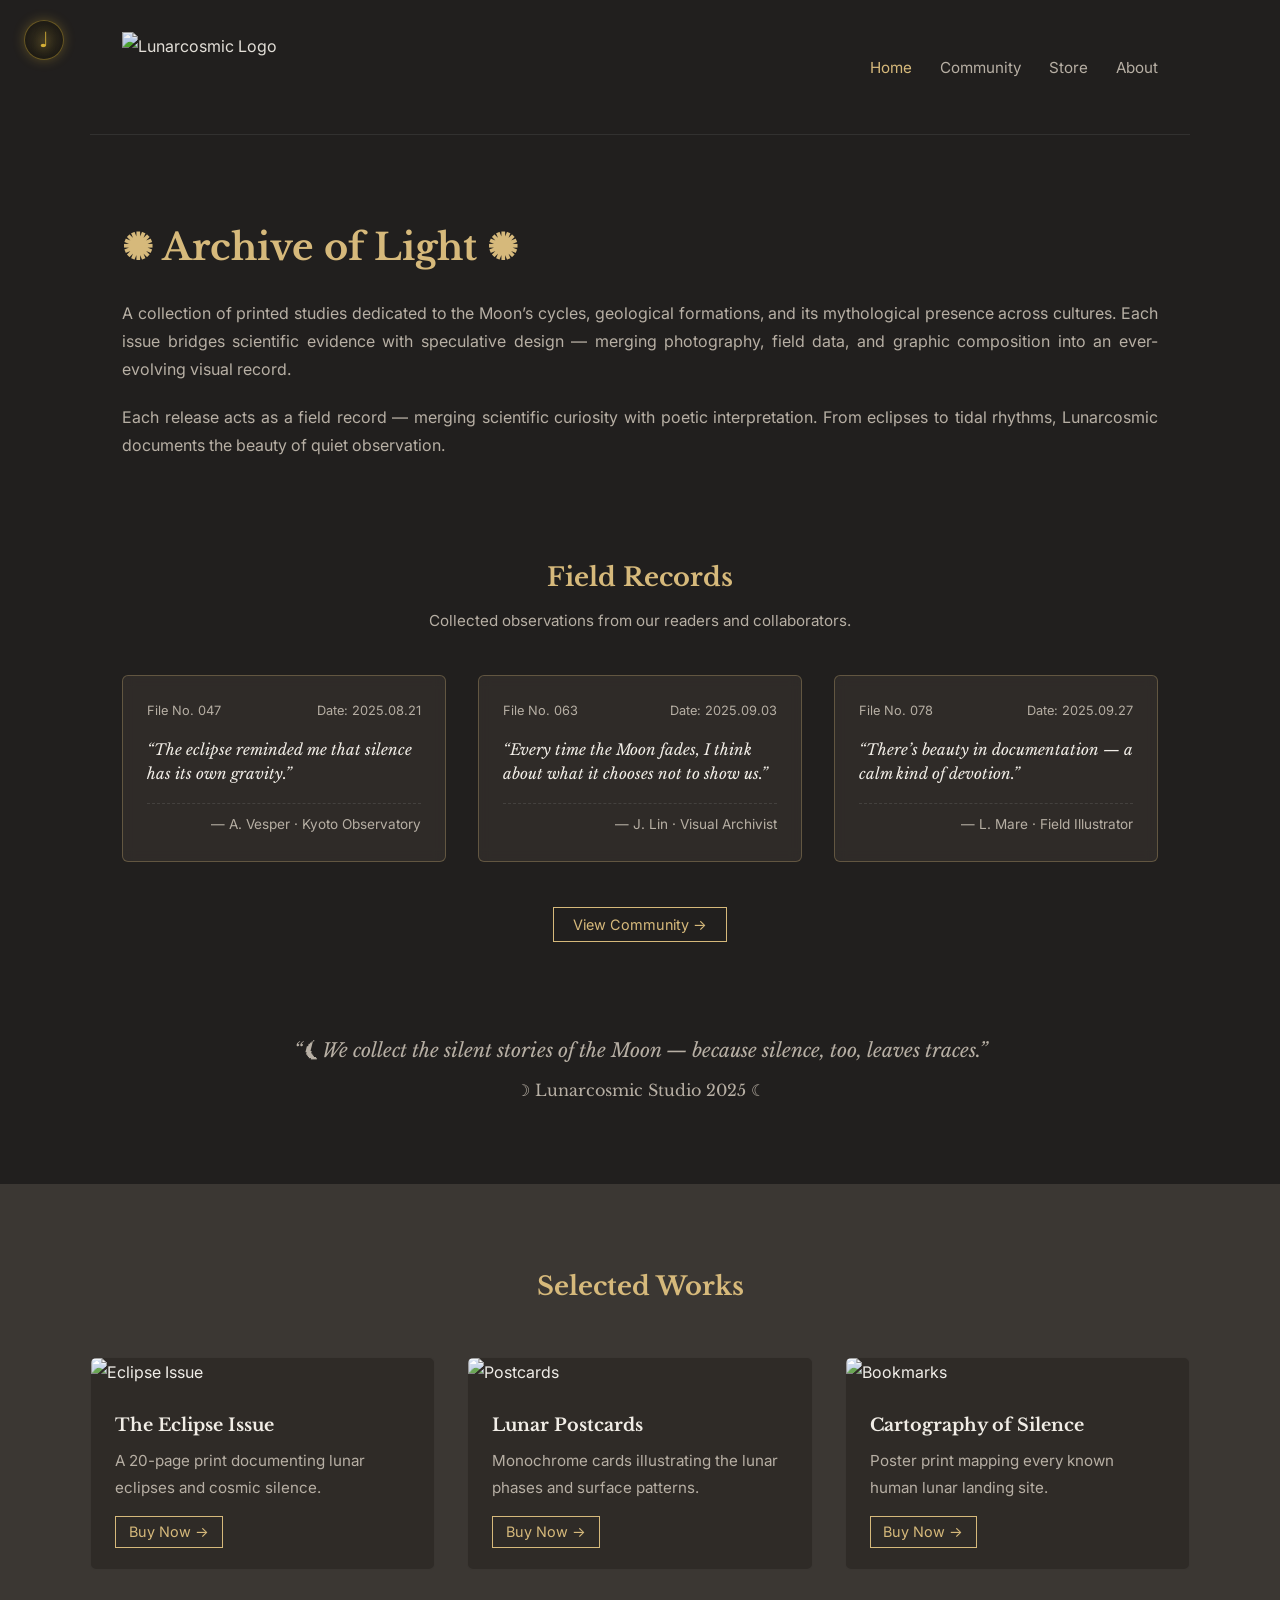
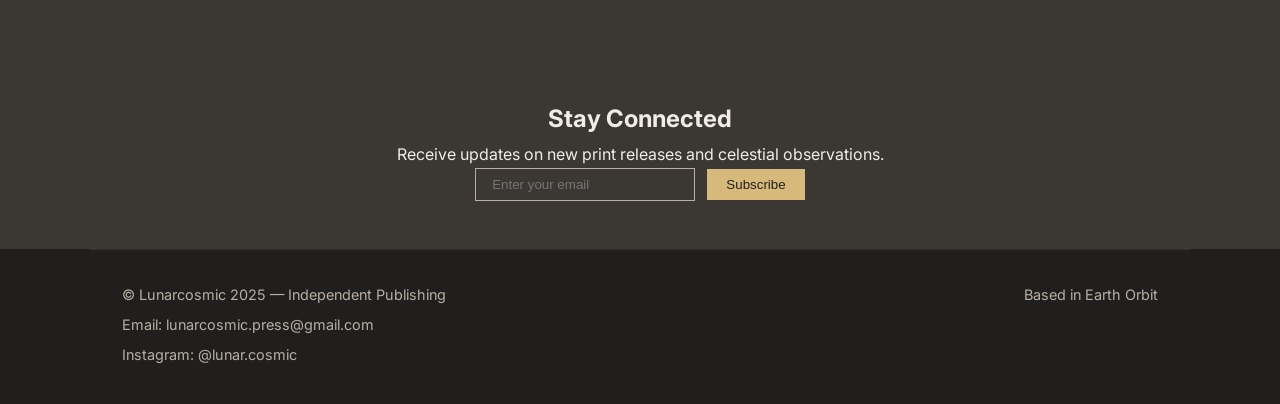
==== index.html @ 161b5dfc "Update index.html" ====
<!DOCTYPE html>
<html lang="en">

<head>
    <meta charset="UTF-8">
    <meta name="viewport" content="width=device-width, initial-scale=1.0">
    <title>Lunarcosmic — Archive of Light</title>
    <link rel="stylesheet" href="css/styles.css">
</head>

<body>

    <!-- HEADER -->
    <header class="header">
        <div class="music-button" id="musicToggle" title="Toggle Ambient Sound">
  <span class="note-symbol">♩</span>
</div>
<audio id="bgMusic" loop>
  <source src="audio/background.mp3" type="audio/mpeg">
</audio>

        <div class="brand">
            <img src="images/logo.png" alt="Lunarcosmic Logo" class="logo-img">
        </div>
        <nav>
            <a href="index.html" class="active">Home</a>
            <a href="community.html">Community</a>
            <a href="store.html">Store</a>
            <a href="about.html">About</a>
        </nav>
    </header>


    <!-- HERO / INTRO -->
    <section class="hero">
        <div class="intro">
            <h1>✺ Archive of Light ✺</h1>
            <p>
                A collection of printed studies dedicated to the Moon’s cycles,
                geological formations, and its mythological presence across cultures.

                Each issue bridges scientific evidence with speculative design —
                merging photography, field data, and graphic composition
                into an ever-evolving visual record.
            </p>
            <p>
                Each release acts as a field record — merging scientific curiosity with poetic
                interpretation. From eclipses to tidal rhythms, Lunarcosmic documents the beauty
                of quiet observation.
            </p>
        </div>
    </section>

    <section class="archive-comments">
        <h2>Field Records</h2>
        <p class="subtext">Collected observations from our readers and collaborators.</p>

        <div class="comment-grid">
            <div class="comment-card">
                <div class="card-header">
                    <span>File No. 047</span>
                    <span>Date: 2025.08.21</span>
                </div>
                <p>“The eclipse reminded me that silence has its own gravity.”</p>
                <div class="card-footer">— A. Vesper · Kyoto Observatory</div>
            </div>

            <div class="comment-card">
                <div class="card-header">
                    <span>File No. 063</span>
                    <span>Date: 2025.09.03</span>
                </div>
                <p>“Every time the Moon fades, I think about what it chooses not to show us.”</p>
                <div class="card-footer">— J. Lin · Visual Archivist</div>
            </div>

            <div class="comment-card">
                <div class="card-header">
                    <span>File No. 078</span>
                    <span>Date: 2025.09.27</span>
                </div>
                <p>“There’s beauty in documentation — a calm kind of devotion.”</p>
                <div class="card-footer">— L. Mare · Field Illustrator</div>
            </div>
        </div>

        <div class="archive-btn">
            <a href="community.html" class="btn">View Community →</a>
        </div>
    </section>


    <section class="manifesto">
        <blockquote>
            “⏾We collect the silent stories of the Moon —
            because silence, too, leaves traces.”
        </blockquote>
        <p>☽ Lunarcosmic Studio 2025 ☾</p>
    </section>


    <!-- PRODUCT PREVIEW -->
    <section class="preview">
        <h2>Selected Works</h2>
        <div class="grid">
            <div class="card">
                <img src="images/mockbookcover.png" alt="Eclipse Issue">
                <div class="card-content">
                    <h3>The Eclipse Issue</h3>
                    <p>A 20-page print documenting lunar eclipses and cosmic silence.</p>
                    <a href="store.html" class="btn">Buy Now →</a>
                </div>
            </div>

            <div class="card">
                <img src="images/pscards1.png" alt="Postcards">
                <div class="card-content">
                    <h3>Lunar Postcards</h3>
                    <p>Monochrome cards illustrating the lunar phases and surface patterns.</p>
                    <a href="store.html" class="btn">Buy Now →</a>
                </div>
            </div>

            <div class="card">
                <img src="images/bookmark.png" alt="Bookmarks">
                <div class="card-content">
                    <h3>Cartography of Silence</h3>
                    <p>Poster print mapping every known human lunar landing site.</p>
                    <a href="store.html" class="btn">Buy Now →</a>
                </div>
            </div>
        </div>
    </section>

    <section class="newsletter">
        <h2>Stay Connected</h2>
        <p>Receive updates on new print releases and celestial observations.</p>
        <form>
            <input type="email" placeholder="Enter your email">
            <button type="submit">Subscribe</button>
        </form>
    </section>


    <!-- FOOTER -->
    <footer class="footer">
        <div class="footer-left">
            <p>© Lunarcosmic 2025 — Independent Publishing</p>
            <p>Email: lunarcosmic.press@gmail.com</p>
            <p>Instagram: @lunar.cosmic</p>
        </div>
        <div class="footer-right">
            <p>Based in Earth Orbit</p>
        </div>
    </footer>

</body>


</html>
---- css/styles.css ----
@import url('https://fonts.googleapis.com/css2?family=Inter:wght@400;600&family=Libre+Baskerville:wght@400;700&display=swap');

/* Brand container */
.brand {
  display: flex;
  align-items: center;
  gap: 0.6rem;
}

/* Logo image */
.logo-img {
  height: 70px;
  /* 调整大小 */
  width: auto;
  object-fit: contain;
  filter: brightness(0.9) contrast(1.1);
}

/* Logo text */
.logo-text {
  font-family: "Libre Baskerville", serif;
  font-weight: 700;
  font-size: 1.3rem;
  letter-spacing: 2px;
  color: var(--ink);
}

.logo-img {
  opacity: 2.0;
  transition: opacity 0.3s ease;
}

.brand:hover .logo-img {
  opacity: 1;
}


:root {
  --bg: #211f1e;
  --section-bg: #3b3733;
  --ink: #f1ede6;
  --muted: #b7afa4;
  --accent: #d6b97b;
  --transition: 0.3s ease;
  --max-width: 1100px;
}

* {
  box-sizing: border-box;
  margin: 0;
  padding: 0;
}

body {
  background: var(--bg);
  color: var(--ink);
  font-family: "Inter", sans-serif;
  line-height: 1.75;
}

/* HEADER */
.header {
  max-width: var(--max-width);
  margin: 0 auto;
  padding: 2rem 2rem;
  display: flex;
  justify-content: space-between;
  align-items: center;
  border-bottom: 1px solid rgba(255, 255, 255, 0.08);
}

.logo {
  font-family: "Libre Baskerville", serif;
  font-weight: 700;
  letter-spacing: 2px;
}

nav a {
  text-decoration: none;
  color: var(--muted);
  margin-left: 1.5rem;
  font-size: 0.95rem;
  transition: color var(--transition);
}

nav a:hover,
nav a.active {
  color: var(--accent);
}

/* HERO SECTION */
.hero {
  max-width: var(--max-width);
  margin: 5rem auto 4rem;
  padding: 0 2rem;
}

.hero h1 {
  font-family: "Libre Baskerville", serif;
  font-size: 2.3rem;
  color: var(--accent);
  margin-bottom: 1.2rem;
}

.hero p {
  margin-bottom: 1.3rem;
  color: var(--muted);
  text-align: justify;
  font-size: 1rem;
}

.manifesto {
  text-align: center;
  margin: 5rem auto;
  color: var(--muted);
  font-family: "Libre Baskerville", serif;
}

.manifesto blockquote {
  font-size: 1.2rem;
  font-style: italic;
  margin-bottom: 0.5rem;
  color: #b7afa4;
}

/* ===== ARCHIVE COMMENTS SECTION ===== */
.archive-comments {
  background: var(--bg);
  max-width: var(--max-width);
  margin: 6rem auto;
  padding: 0 2rem;
  text-align: center;
}

.archive-comments h2 {
  font-family: "Libre Baskerville", serif;
  font-size: 1.6rem;
  color: var(--accent);
  margin-bottom: 0.5rem;
}

.archive-comments .subtext {
  color: var(--muted);
  margin-bottom: 2.5rem;
  font-size: 0.95rem;
}

.comment-grid {
  display: grid;
  grid-template-columns: repeat(auto-fit, minmax(300px, 1fr));
  gap: 2rem;
}

.comment-card {
  background: rgba(80, 74, 68, 0.3);
  /* 半透明档案感 */
  border: 1px solid rgba(214, 185, 123, 0.3);
  border-radius: 6px;
  padding: 1.5rem;
  text-align: left;
  color: var(--ink);
  font-size: 0.95rem;
  position: relative;
  transition: transform 0.3s ease, border-color 0.3s ease;
  backdrop-filter: blur(6px);
}

.comment-card:hover {
  transform: translateY(-4px);
  border-color: var(--accent);
}

.card-header {
  display: flex;
  justify-content: space-between;
  font-family: "Inter", sans-serif;
  font-size: 0.8rem;
  color: var(--muted);
  margin-bottom: 1rem;
}

.comment-card p {
  font-family: "Libre Baskerville", serif;
  font-style: italic;
  color: var(--ink);
  line-height: 1.6;
  margin-bottom: 1rem;
}

.card-footer {
  text-align: right;
  color: var(--muted);
  font-size: 0.85rem;
  border-top: 1px dashed rgba(255, 255, 255, 0.1);
  padding-top: 0.6rem;
}

.archive-btn {
  margin-top: 3rem;
}

.archive-btn .btn {
  background: transparent;
  border: 1px solid var(--accent);
  color: var(--accent);
  padding: 0.5rem 1.2rem;
  text-decoration: none;
  transition: all 0.3s ease;
}

.archive-btn .btn:hover {
  background: var(--accent);
  color: var(--bg);
}


/* PRODUCT PREVIEW */
.preview {
  background: var(--section-bg);
  padding: 5rem 2rem;
}

.preview h2 {
  font-family: "Libre Baskerville", serif;
  font-size: 1.6rem;
  color: var(--accent);
  text-align: center;
  margin-bottom: 3rem;
}

.grid {
  max-width: var(--max-width);
  margin: 0 auto;
  display: grid;
  grid-template-columns: repeat(auto-fit, minmax(280px, 1fr));
  gap: 2rem;
}

.card {
  background: #2f2b27;
  border: 1px solid rgba(255, 255, 255, 0.05);
  border-radius: 6px;
  overflow: hidden;
  transition: transform 0.3s ease;
}

.card:hover {
  transform: translateY(-5px);
}

.card img {
  width: 100%;
  height: auto;
  display: block;
  filter: grayscale(0.3);
}

.card-content {
  padding: 1.5rem;
}

.card h3 {
  font-family: "Libre Baskerville", serif;
  color: var(--ink);
  margin-bottom: 0.5rem;
  font-size: 1.1rem;
}

.card p {
  color: var(--muted);
  font-size: 0.95rem;
  margin-bottom: 1rem;
}

.btn {
  text-decoration: none;
  color: var(--accent);
  border: 1px solid var(--accent);
  padding: 0.4rem 0.8rem;
  font-size: 0.9rem;
  transition: all 0.3s ease;
}

.btn:hover {
  background: var(--accent);
  color: var(--bg);
}

/* FOOTER */
.footer {
  border-top: 1px solid rgba(255, 255, 255, 0.08);
  max-width: var(--max-width);
  margin: 0 auto;
  padding: 2rem;
  display: flex;
  justify-content: space-between;
  color: var(--muted);
  font-size: 0.9rem;
}

.footer-left p {
  margin-bottom: 0.3rem;
}

@media (max-width: 700px) {
  .footer {
    flex-direction: column;
    gap: 1rem;
    text-align: center;
  }
}

body {
  background: var(--bg) url('assets/images/texture.png');
  background-size: cover;
  background-blend-mode: multiply;
}

.newsletter {
  text-align: center;
  background: var(--section-bg);
  padding: 3rem 2rem;
}

.newsletter input {
  background: transparent;
  border: 1px solid var(--muted);
  color: var(--ink);
  padding: 0.5rem 1rem;
  width: 220px;
}

.newsletter button {
  background: var(--accent);
  border: none;
  color: var(--bg);
  padding: 0.5rem 1.2rem;
  margin-left: 0.5rem;
  cursor: pointer;
}

/* ===== COMMUNITY PAGE ===== */
.community-hero {
  max-width: var(--max-width);
  margin: 4rem auto 3rem;
  padding: 0 2rem;
  text-align: center;
}

.community-hero h1 {
  font-family: "Libre Baskerville", serif;
  color: var(--accent);
  font-size: 2rem;
  margin-bottom: 0.5rem;
}

.community-hero p {
  color: var(--muted);
  font-size: 1rem;
  line-height: 1.7;
}

/* Blog Grid */
.community-feed {
  max-width: var(--max-width);
  margin: 0 auto;
  display: grid;
  grid-template-columns: repeat(auto-fit, minmax(300px, 1fr));
  gap: 2rem;
  padding: 2rem;
}

.post-card {
  background: rgba(80, 74, 68, 0.3);
  border: 1px solid rgba(214, 185, 123, 0.3);
  border-radius: 6px;
  padding: 1.5rem;
  backdrop-filter: blur(6px);
  transition: transform 0.3s ease, border-color 0.3s ease;
}

.post-card:hover {
  transform: translateY(-5px);
  border-color: var(--accent);
}

.post-header {
  display: flex;
  justify-content: space-between;
  font-size: 0.8rem;
  color: var(--muted);
  margin-bottom: 0.8rem;
}

.post-card h3 {
  font-family: "Libre Baskerville", serif;
  color: var(--ink);
  margin-bottom: 0.5rem;
  font-size: 1.1rem;
}

.post-card p {
  color: var(--muted);
  font-size: 0.95rem;
  line-height: 1.6;
}

/* Load Button */
.load-more {
  text-align: center;
  margin: 3rem 0;
}

#loadMoreBtn {
  background: transparent;
  border: 1px solid var(--accent);
  color: var(--accent);
  padding: 0.6rem 1.5rem;
  font-size: 0.9rem;
  cursor: pointer;
  transition: all 0.3s ease;
}

#loadMoreBtn:hover {
  background: var(--accent);
  color: var(--bg);
}

/* ====== LIKE BUTTON ====== */
.post-actions {
  display: flex;
  justify-content: flex-end;
  align-items: center;
  margin-top: 1rem;
  gap: 0.5rem;
  color: var(--muted);
  font-size: 0.9rem;
  user-select: none;
}

.like-btn {
  display: inline-flex;
  align-items: center;
  cursor: pointer;
  transition: color 0.3s ease;
}

.like-btn svg {
  width: 20px;
  height: 20px;
  margin-right: 4px;
  stroke: var(--muted);
  stroke-width: 1.5;
  fill: none;
  transition: stroke 0.3s ease, fill 0.3s ease;
}

.like-btn.liked svg {
  stroke: var(--accent);
  fill: rgba(214, 185, 123, 0.15);
}

.like-btn:hover svg {
  stroke: var(--accent);
}

/* ===== ADD OBSERVATION BUTTON ===== */
.add-observation {
  text-align: center;
  margin: 2rem 0;
}

#openFormBtn {
  background: transparent;
  border: 1px solid var(--accent);
  color: var(--accent);
  padding: 0.6rem 1.2rem;
  cursor: pointer;
  transition: all 0.3s ease;
}

#openFormBtn:hover {
  background: var(--accent);
  color: var(--bg);
}

/* ===== FORM POPUP OVERLAY ===== */
.form-overlay {
  display: none;
  position: fixed;
  top: 0;
  left: 0;
  width: 100%;
  height: 100%;
  background: rgba(20, 18, 16, 0.85);
  backdrop-filter: blur(6px);
  z-index: 1000;
  justify-content: center;
  align-items: center;
}

.form-box {
  background: rgba(80, 74, 68, 0.3);
  border: 1px solid rgba(214, 185, 123, 0.3);
  border-radius: 6px;
  padding: 2rem;
  width: 90%;
  max-width: 480px;
  color: var(--ink);
  font-family: "Inter", sans-serif;
}

.form-box h2 {
  text-align: center;
  color: var(--accent);
  font-family: "Libre Baskerville", serif;
  margin-bottom: 1.5rem;
}

.form-box label {
  display: block;
  font-size: 0.9rem;
  color: var(--muted);
  margin-bottom: 0.3rem;
}

.form-box input,
.form-box textarea {
  width: 100%;
  background: rgba(255, 255, 255, 0.05);
  border: 1px solid rgba(255, 255, 255, 0.15);
  color: var(--ink);
  font-size: 0.9rem;
  padding: 0.6rem;
  margin-bottom: 1rem;
  border-radius: 4px;
}

.form-actions {
  display: flex;
  justify-content: space-between;
}

.form-actions button {
  border: 1px solid var(--accent);
  background: transparent;
  color: var(--accent);
  padding: 0.5rem 1rem;
  cursor: pointer;
  transition: all 0.3s ease;
}

.form-actions button:hover {
  background: var(--accent);
  color: var(--bg);
}

/* ===== STORE PAGE ===== */
.store-hero {
  max-width: var(--max-width);
  margin: 4rem auto 3rem;
  padding: 0 2rem;
  text-align: center;
}

.store-hero h1 {
  font-family: "Libre Baskerville", serif;
  font-size: 2rem;
  color: var(--accent);
  margin-bottom: 0.5rem;
}

.store-hero p {
  color: var(--muted);
  font-size: 1rem;
  line-height: 1.7;
  max-width: 680px;
  margin: 0 auto;
}

/* PRODUCT GALLERY */
.product-gallery {
  max-width: var(--max-width);
  margin: 0 auto;
  padding: 2rem;
  display: flex;
  flex-direction: column;
  gap: 4rem;
}

/* PRODUCT CARD */
.product-card {
  display: flex;
  flex-wrap: nowrap;
  background: rgba(80, 74, 68, 0.3);
  border: 1px solid rgba(214, 185, 123, 0.3);
  border-radius: 10px;
  padding: 2.5rem;
  gap: 3rem;
  align-items: center;
  backdrop-filter: blur(8px);
  max-width: 1100px;
  margin: 100px;
}

.product-images {
  flex: 1 1 300px;
  position: relative;
  overflow: hidden;
  border-radius: 6px;
}

.product-images img {
  width: 100%;
  height: auto;
  display: block;
  transition: transform 0.4s ease;
}

.product-images:hover img {
  transform: scale(1.05);
}

.product-card {
  min-height: 480px;
  /* 加高度 */
}


/* SLIDE CONTROLS */
.slide-controls {
  position: absolute;
  top: 50%;
  width: 100%;
  display: flex;
  justify-content: space-between;
  transform: translateY(-50%);
}

.slide-controls button {
  background: rgba(43, 39, 36, 0.7);
  border: 1px solid rgba(214, 185, 123, 0.3);
  color: var(--accent);
  cursor: pointer;
  font-size: 1rem;
  padding: 0.3rem 0.6rem;
}

/* INFO SIDE */
.product-info {
  flex: 1 1 280px;
}

.product-info h2 {
  font-family: "Libre Baskerville", serif;
  color: var(--ink);
  font-size: 1.4rem;
  margin-bottom: 0.6rem;
}

.product-info p {
  color: var(--muted);
  font-size: 0.95rem;
  margin-bottom: 1rem;
}

.detail-link {
  color: var(--accent);
  text-decoration: underline;
  cursor: pointer;
}

.product-actions {
  display: flex;
  gap: 0.8rem;
}

.action-btn {
  border: 1px solid var(--accent);
  background: transparent;
  color: var(--accent);
  padding: 0.5rem 1.2rem;
  cursor: pointer;
  transition: all 0.3s ease;
}

.action-btn:hover {
  background: var(--accent);
  color: var(--bg);
}

/* POPUP DETAIL */
.detail-popup {
  display: none;
  position: fixed;
  top: 0;
  left: 0;
  width: 100%;
  height: 100%;
  background: rgba(20, 18, 16, 0.85);
  backdrop-filter: blur(6px);
  justify-content: center;
  align-items: center;
  z-index: 2000;
}

.detail-content {
  background: rgba(80, 74, 68, 0.3);
  border: 1px solid rgba(214, 185, 123, 0.3);
  border-radius: 6px;
  color: var(--ink);
  width: 90%;
  max-width: 600px;
  padding: 2rem;
  position: relative;
}

.close-detail {
  position: absolute;
  top: 10px;
  right: 15px;
  cursor: pointer;
  color: var(--accent);
  font-size: 1.3rem;
}

/* ===== ABOUT PAGE ===== */

.about-hero {
  text-align: center;
  padding: 6rem 2rem 4rem;
  background: var(--section-bg);
}

.about-hero h1 {
  font-family: "Libre Baskerville", serif;
  color: var(--accent);
  font-size: 2rem;
  margin-bottom: 0.8rem;
}

.about-hero p {
  color: var(--muted);
  max-width: 600px;
  margin: 0 auto;
  font-size: 1rem;
  line-height: 1.7;
}

/* Mission Section */
.about-mission {
  display: flex;
  flex-wrap: wrap;
  align-items: center;
  gap: 3rem;
  max-width: var(--max-width);
  margin: 5rem auto;
  padding: 0 2rem;
}

.mission-text {
  flex: 1 1 400px;
}

.mission-text h2 {
  color: var(--accent);
  font-family: "Libre Baskerville", serif;
  font-size: 1.6rem;
  margin-bottom: 1rem;
}

.mission-text p {
  color: var(--muted);
  margin-bottom: 1rem;
  text-align: justify;
}

.mission-img {
  flex: 1 1 350px;
}

.mission-img img {
  width: 100%;
  border-radius: 6px;
  opacity: 0.9;
}

/* Archive Section */
.about-archive {
  display: flex;
  flex-wrap: wrap-reverse;
  align-items: center;
  gap: 3rem;
  max-width: var(--max-width);
  margin: 5rem auto;
  padding: 0 2rem;
}

.archive-image {
  flex: 1 1 400px;
}

.archive-image img {
  width: 100%;
  border-radius: 6px;
  opacity: 0.9;
}

.archive-text {
  flex: 1 1 350px;
}

.archive-text h2 {
  color: var(--accent);
  margin-bottom: 1rem;
  font-family: "Libre Baskerville", serif;
}

.archive-text p {
  color: var(--muted);
  margin-bottom: 1rem;
}

/* Philosophy */
.about-philosophy {
  text-align: center;
  max-width: 700px;
  margin: 6rem auto;
  padding: 0 2rem;
}

.about-philosophy h2 {
  color: var(--accent);
  font-family: "Libre Baskerville", serif;
  margin-bottom: 1rem;
}

.about-philosophy p {
  color: var(--muted);
  line-height: 1.8;
  text-align: justify;
}

/* Team Section */
.about-team {
  max-width: var(--max-width);
  margin: 6rem auto;
  padding: 0 2rem 6rem;
  text-align: center;
}

.about-team h2 {
  color: var(--accent);
  font-family: "Libre Baskerville", serif;
  margin-bottom: 2rem;
}

.team-list {
  display: flex;
  flex-wrap: wrap;
  justify-content: center;
  gap: 2rem;
  margin-bottom: 2rem;
}

.team-member {
  background: rgba(80, 74, 68, 0.3);
  border: 1px solid rgba(214, 185, 123, 0.3);
  padding: 1.5rem;
  border-radius: 6px;
  width: 250px;
}

.team-member h3 {
  color: var(--ink);
  margin-bottom: 0.3rem;
}

.team-member p {
  color: var(--muted);
  font-size: 0.9rem;
}

/* Contact Info */
.contact {
  color: var(--muted);
  font-size: 0.95rem;
}


.intro-section {
  display: flex;
  flex-direction: row;
  align-items: flex-start;
  justify-content: center;
  gap: 40px;
  padding: 60px 80px;
}

.logo2-img {
  height: 290px;
  width: auto;
  object-fit: contain;
  filter: brightness(0.9) contrast(1.1);
}

.intro-text {
  flex: 1;
  max-width: 600px;
  color: #d6c37d;
  font-family: "Cinzel", serif;
}

.intro-text h2 {
  font-size: 2rem;
  margin-bottom: 12px;
  text-shadow: 0 0 8px rgba(255, 215, 0, 0.3);
}

/* ===== TIMELINE SECTION ===== */
.about-timeline {
  max-width: var(--max-width);
  margin: 6rem auto;
  padding: 0 2rem;
  text-align: left;
}

.about-timeline h2 {
  color: var(--accent);
  font-family: "Libre Baskerville", serif;
  text-align: center;
  margin-bottom: 1.5rem;
}

.timeline-intro {
  color: var(--muted);
  text-align: center;
  max-width: 700px;
  margin: 0 auto 3rem;
  line-height: 1.6;
}

/* Timeline vertical line */
.timeline {
  position: relative;
  margin-left: 2rem;
  border-left: 1px solid rgba(214, 185, 123, 0.3);
  padding-left: 2rem;
}

/* Each item */
.timeline-item {
  position: relative;
  margin-bottom: 3rem;
}

.timeline-item::before {
  content: "";
  position: absolute;
  left: -1.1rem;
  top: 0.5rem;
  width: 10px;
  height: 10px;
  background: var(--accent);
  border-radius: 50%;
}

.timeline-item .year {
  font-family: "Libre Baskerville", serif;
  color: var(--accent);
  font-size: 1.1rem;
  margin-bottom: 0.3rem;
}

.timeline-item .desc h3 {
  color: var(--ink);
  font-size: 1.1rem;
  margin-bottom: 0.4rem;
}

.timeline-item .desc p {
  color: var(--muted);
  line-height: 1.6;
  font-size: 0.95rem;
  text-align: justify;
}

/* Responsive */
@media (max-width: 768px) {
  .timeline {
    margin-left: 1rem;
    padding-left: 1.5rem;
  }

}

/* -------- 手机与平板响应式调整 -------- */
@media (max-width: 768px) {
    body {
        padding: 10px;
    }

    nav {
        flex-direction: column;
        align-items: center;
    }

    nav a {
        display: block;
        margin: 5px 0;
    }

    .container, .grid {
        display: grid;
        grid-template-columns: 1fr; /* 一列 */
        gap: 10px;
    }

    img {
        max-width: 100%;
        height: auto;
    }

    /* 如果有文字和图片并排的区域，可以强制堆叠 */
    .section {
        flex-direction: column;
        text-align: center;
    }
}

/* 📱 让商品卡片在手机上更好看 */
@media (max-width: 768px) {
    .product-card {
        display: flex;
        flex-direction: column; /* 改为上下排列 */
        align-items: center;
        text-align: center;
        width: 100%;
        margin: 20px 0;
    }

    .product-card img {
        width: 80%; /* 图片宽度缩放到合适比例 */
        height: auto;
        margin-bottom: 10px;
        border-radius: 10px;
    }

    .product-info {
        width: 90%;
        margin: 0 auto;
    }

    .product-actions {
        display: flex;
        justify-content: center;
        flex-wrap: wrap;
        gap: 10px;
    }

    .product-actions button {
        width: auto;
        min-width: 120px;
    }
}
/* ======== 📱 手机端排版修复强力版 ======== */
@media (max-width: 768px) {
  .product-card {
    display: flex !important;
    flex-direction: column !important;
    align-items: center !important;
    justify-content: center !important;
    text-align: center !important;
    width: 90% !important;
    margin: 20px auto !important;
  }

  .product-card img {
    width: 80% !important;
    height: auto !important;
    margin-bottom: 15px !important;
    border-radius: 10px;
  }

  .product-info {
    width: 90% !important;
    margin: 0 auto !important;
    text-align: center !important;
  }

  .product-actions {
    display: flex !important;
    justify-content: center !important;
    flex-wrap: wrap !important;
    gap: 10px !important;
  }

  .product-actions button {
    width: auto !important;
    min-width: 120px !important;
    padding: 10px 16px !important;
  }
}
/* ========= 📱 Store Product Card 手机端修复 ========= */
@media (max-width: 768px) {
  .product-gallery {
    display: flex !important;
    flex-direction: column !important;
    align-items: center !important;
    gap: 2rem !important;
    padding: 1rem !important;
  }

  .product-card {
    display: flex !important;
    flex-direction: column !important;
    align-items: center !important;
    justify-content: flex-start !important;
    width: 90% !important;
    max-width: 400px !important;
    background: rgba(25, 25, 25, 0.7);
    border: 1px solid rgba(220, 200, 120, 0.3);
    border-radius: 14px;
    box-shadow: 0 0 18px rgba(255, 255, 255, 0.05);
    padding: 1.5rem !important;
    text-align: center;
  }

  .product-images {
    position: relative;
    width: 100%;
    max-width: 280px;
    margin-bottom: 1rem;
  }

  .product-images img {
    width: 100%;
    height: auto;
    border-radius: 10px;
  }

  .slide-controls {
    position: absolute;
    top: 45%;
    left: 0;
    width: 100%;
    display: flex;
    justify-content: space-between;
    padding: 0 0.5rem;
  }

  .slide-controls button {
    background: rgba(0, 0, 0, 0.4);
    color: #d4af37;
    border: none;
    border-radius: 6px;
    font-size: 1.4rem;
    width: 30px;
    height: 30px;
  }

  .product-info {
    width: 100%;
  }

  .product-info h2 {
    font-size: 1.4rem;
    margin-bottom: 0.5rem;
    color: #f4e7b3;
  }

  .product-info p {
    font-size: 1rem;
    line-height: 1.6;
    margin-bottom: 1rem;
    color: #d8d8d8;
  }

  .detail-link {
    display: inline-block;
    color: #d4af37;
    font-weight: bold;
    margin-bottom: 1rem;
  }

  .product-actions {
    display: flex;
    justify-content: center;
    gap: 10px;
    flex-wrap: wrap;
  }

  .product-actions button {
    border: 1px solid #d4af37;
    background: transparent;
    color: #d4af37;
    border-radius: 6px;
    padding: 8px 14px;
    font-size: 0.9rem;
  }

  .product-actions button:hover {
    background: #d4af37;
    color: #111;
  }
}
  /* === Fine-tune vertical spacing === */
  .product-card {
    padding: 1rem !important;
  }

  .product-images {
    margin-bottom: 0.5rem !important;
  }

  .product-info h2 {
    margin-top: 0.2rem !important;
    margin-bottom: 0.3rem !important;
    line-height: 1.2;
  }

  .product-info p {
    margin-top: 0.2rem !important;
    margin-bottom: 0.8rem !important;
  }

  .slide-controls {
    bottom: 0;
    top: auto !important;
    transform: translateY(50%);
  }

  /* Optional: slightly reduce the card width so content feels centered */
  .product-gallery {
    gap: 1.5rem !important;
  }

  /* Reduce space below detail link */
  .detail-link {
    margin-bottom: 0.5rem !important;
  }

/* =====统一商品图片区比例 + 修正箭头定位===== */

/* 固定图片区比例（4:5，可改成1:1看你喜欢） */
.product-images {
  position: relative;
  width: 100%;
  aspect-ratio: 4 / 5;  /* 可改成 1 / 1 或 3 / 4 */
  overflow: hidden;
  border-radius: 10px;
  background: #222; /* 避免图片空白时出现背景 */
  display: flex;
  align-items: center;
  justify-content: center;
}

/* 图片自动填满框但保持比例，超出则裁切 */

/* 箭头恢复在图片两侧 */
.slide-controls {
  position: absolute;
  top: 50%;
  left: 0;
  width: 100%;
  display: flex;
  justify-content: space-between;
  transform: translateY(-50%);
  padding: 0 10px;
  pointer-events: none;
}

.slide-controls button {
  background: rgba(0, 0, 0, 0.5);
  border: none;
  color: white;
  font-size: 1.5rem;
  padding: 5px 10px;
  border-radius: 50%;
  cursor: pointer;
  pointer-events: all;
  transition: background 0.2s ease;
}

.slide-controls button:hover {
  background: rgba(255, 255, 255, 0.3);
}




/* ===== 修正箭头贴左右居中 ===== */
.slide-controls {
  position: absolute;
  top: 50%;
  left: 0;
  right: 0;
  transform: translateY(-50%);
  display: flex;
  justify-content: space-between;
  align-items: center;
  pointer-events: none; /* 不挡住图片点击 */
}

.slide-controls button {
  background: rgba(0, 0, 0, 0.4);
  color: var(--accent);
  border: none;
  border-radius: 50%;
  width: 34px;
  height: 34px;
  font-size: 1.3rem;
  cursor: pointer;
  pointer-events: auto; /* 让按钮可点 */
  transition: background 0.3s ease;
}

.slide-controls button:hover {
  background: rgba(214, 185, 123, 0.6);
  color: var(--bg);
}


/* 手机端下让比例不变，只是缩小间距 */
@media (max-width: 768px) {
  .product-card {
    width: 90%;
    margin: 0 auto 2rem;
  }
}

/* 🖥 桌面端图片大小限制 */


/* 调整箭头按钮位置 */
.slide-controls {
  position: absolute;
  top: 50%;
  left: 0;
  width: 100%;
  display: flex;
  justify-content: space-between;
  transform: translateY(-50%);
  pointer-events: none;
}

.slide-controls button {
  background: rgba(0, 0, 0, 0.5);
  color: #fff;
  border: none;
  padding: 6px 10px;
  border-radius: 50%;
  cursor: pointer;
  pointer-events: all;
  transition: background 0.3s ease;
}

.slide-controls button:hover {
  background: rgba(0, 0, 0, 0.8);
}

/* 📱 手机端：图片区域稍微小一点 */
@media (max-width: 768px) {
  .product-images {
    height: 220px;
  }
}
/* 🌒 音乐按钮风格化设计 */
.music-button {
  position: fixed;
  top: 20px;
  left: 24px;
  width: 40px;
  height: 40px;
  border-radius: 50%;
  background: radial-gradient(circle at center, rgba(212, 175, 55, 0.15), rgba(0, 0, 0, 0.5));
  border: 1px solid rgba(212, 175, 55, 0.4);
  box-shadow: 0 0 12px rgba(212, 175, 55, 0.3);
  cursor: pointer;
  display: flex;
  align-items: center;
  justify-content: center;
  transition: all 0.4s ease;
  z-index: 999;
}

.music-button:hover {
  box-shadow: 0 0 20px rgba(212, 175, 55, 0.6);
  transform: scale(1.05);
}

/* 音符符号样式 */
.note-symbol {
  font-size: 1.3rem;
  color: #d4af37;
  text-shadow: 0 0 10px rgba(212, 175, 55, 0.6);
  transition: all 0.3s ease;
}

/* 播放中状态 */
.music-button.playing {
  background: radial-gradient(circle at center, rgba(163, 230, 53, 0.25), rgba(0, 0, 0, 0.7));
  box-shadow: 0 0 25px rgba(163, 230, 53, 0.6);
}

.music-button.playing .note-symbol {
  color: #a3e635;
  animation: pulseNote 1.6s infinite alternate;
}

/* 暂停状态带划痕 */
.music-button.paused::after {
  content: "";
  position: absolute;
  width: 2px;
  height: 26px;
  background: rgba(185, 28, 28, 0.9);
  transform: rotate(-25deg);
  box-shadow: 0 0 6px rgba(185, 28, 28, 0.6);
}

@keyframes pulseNote {
  from {
    text-shadow: 0 0 6px rgba(163, 230, 53, 0.4);
  }
  to {
    text-shadow: 0 0 18px rgba(163, 230, 53, 0.8);
  }
}
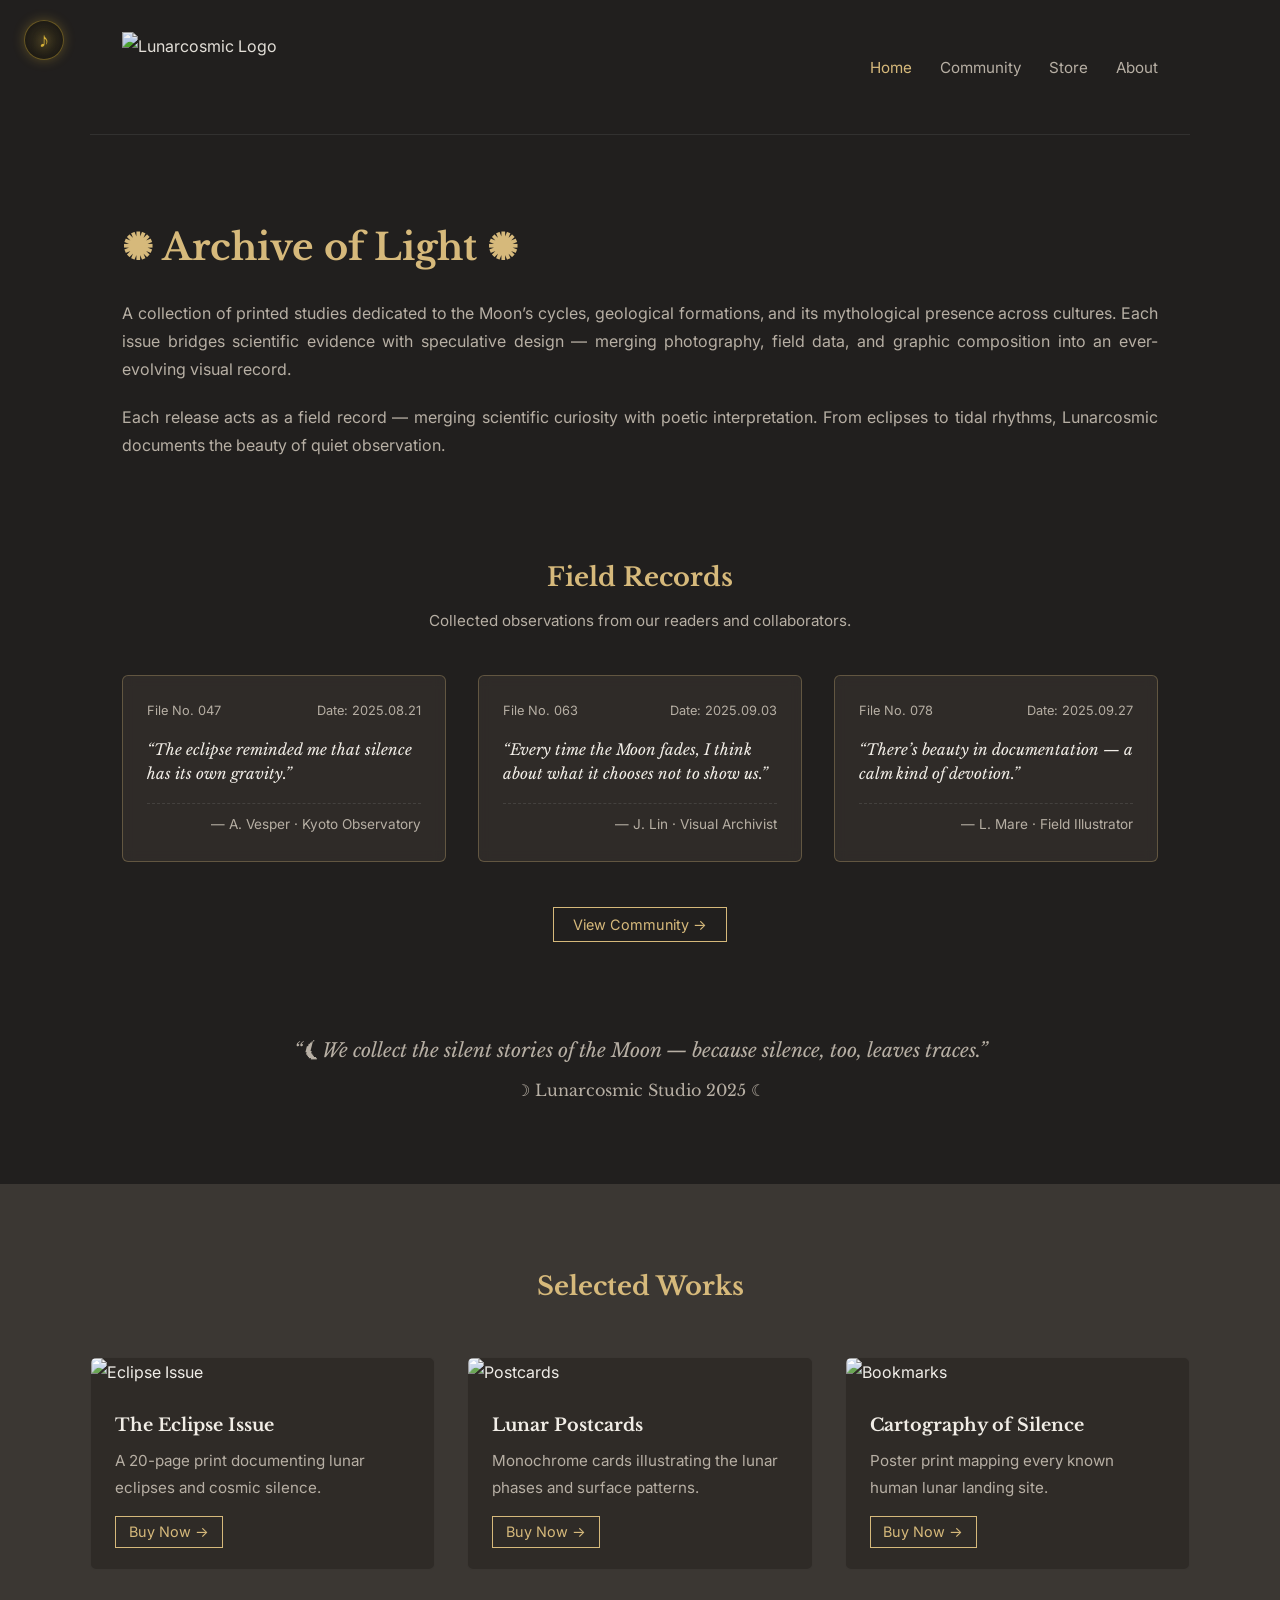
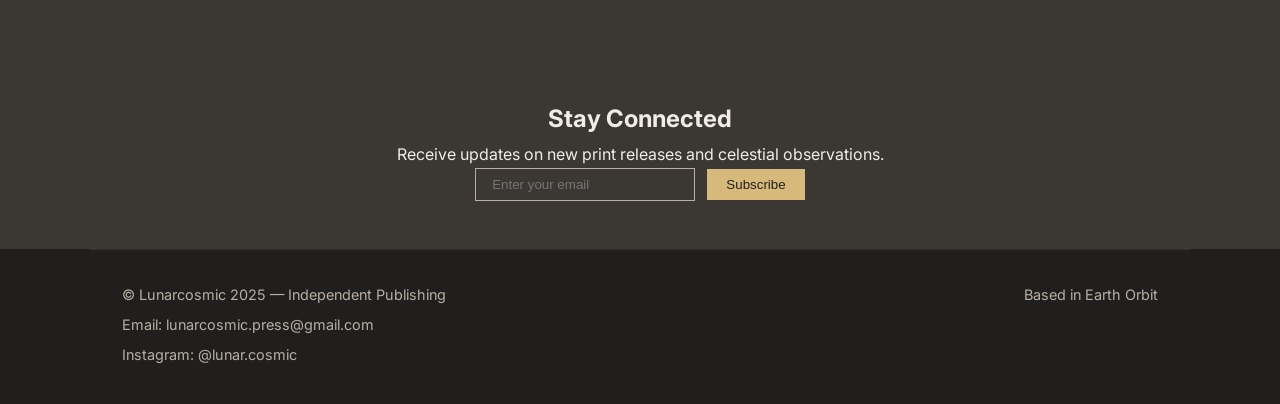
==== commit 9fde3f4b: "Update index.html" ====
--- a/index.html
+++ b/index.html
@@ -12,12 +12,11 @@
 
     <!-- HEADER -->
     <header class="header">
-        <div class="music-button" id="musicToggle" title="Toggle Ambient Sound">
-  <span class="note-symbol">♩</span>
+        <audio id="bgMusic" src="audio/bgmusic.mp3" loop></audio>
+<div id="musicToggle" class="music-button">
+  <span class="note-symbol">♪</span>
 </div>
-<audio id="bgMusic" loop>
-  <source src="audio/background.mp3" type="audio/mpeg">
-</audio>
+
 
         <div class="brand">
             <img src="images/logo.png" alt="Lunarcosmic Logo" class="logo-img">
@@ -153,6 +152,7 @@
             <p>Based in Earth Orbit</p>
         </div>
     </footer>
+<script src="js/music.js"></script>
 
 </body>
 
@@ -162,3 +162,6 @@
 
 
 
+
+
+
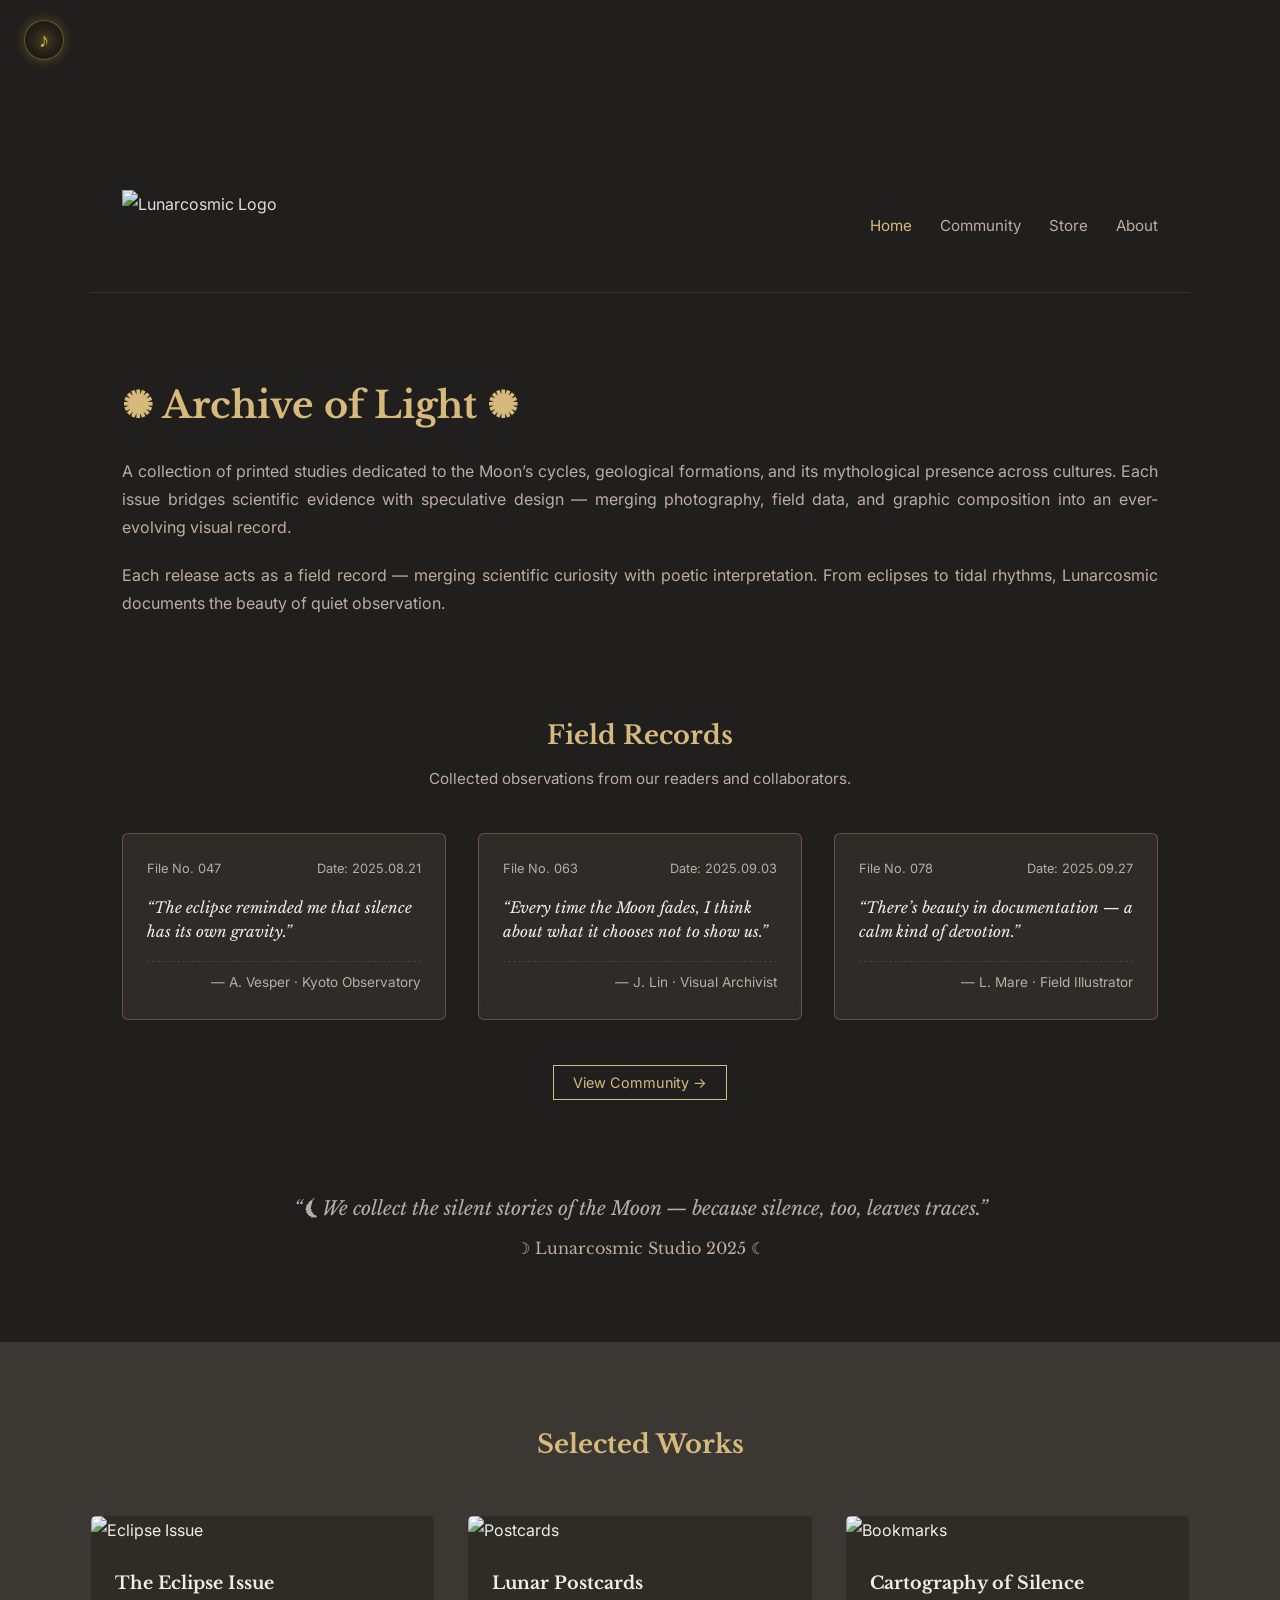
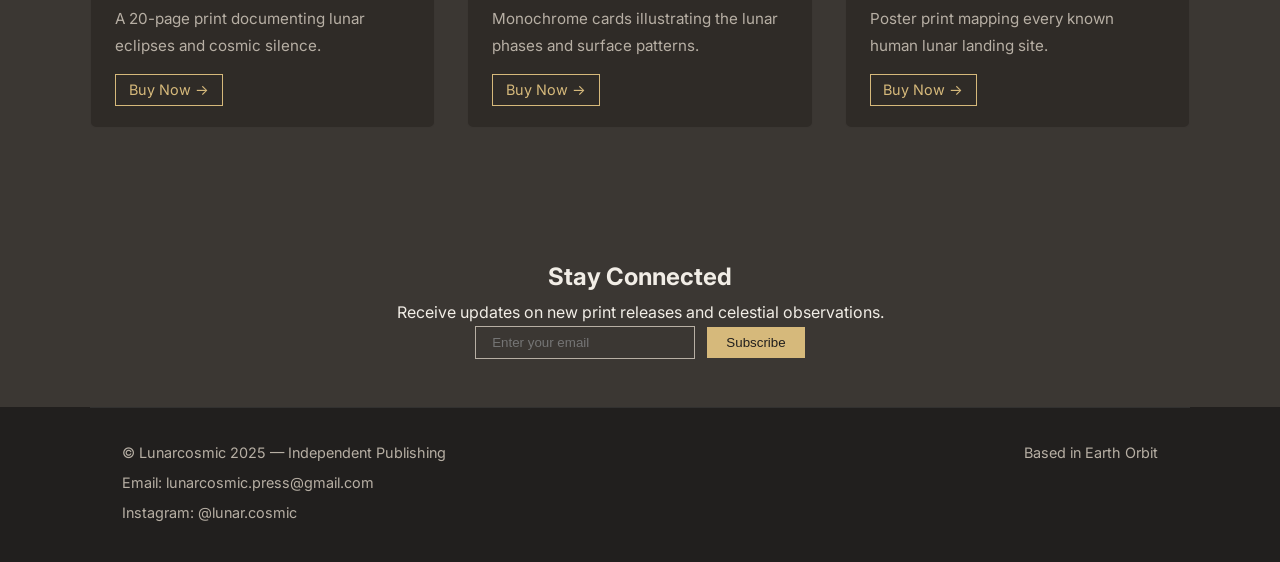
==== commit 18fccbb0: "Update index.html" ====
--- a/index.html
+++ b/index.html
@@ -1,5 +1,7 @@
 <!DOCTYPE html>
 <html lang="en">
+    
+<canvas id="starfield"></canvas>
 
 <head>
     <meta charset="UTF-8">
@@ -165,3 +167,4 @@
 
 
 
+
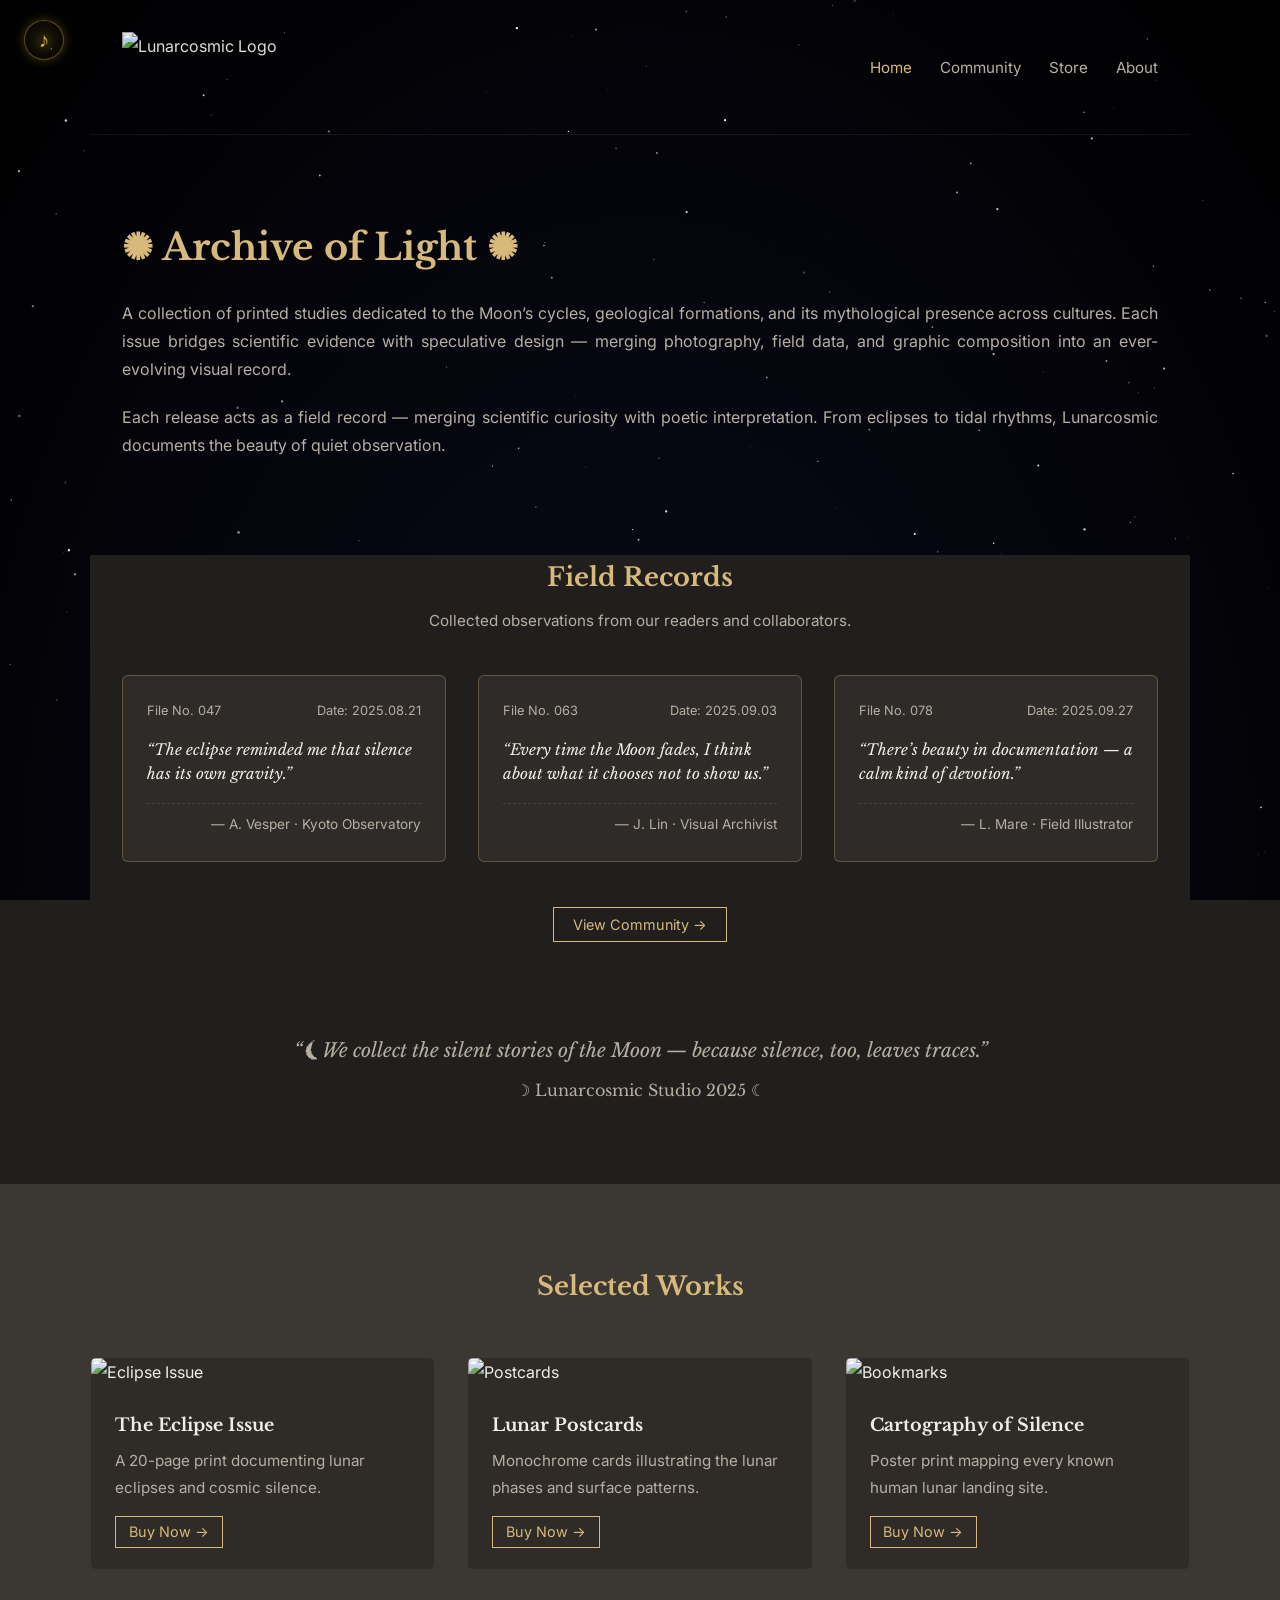
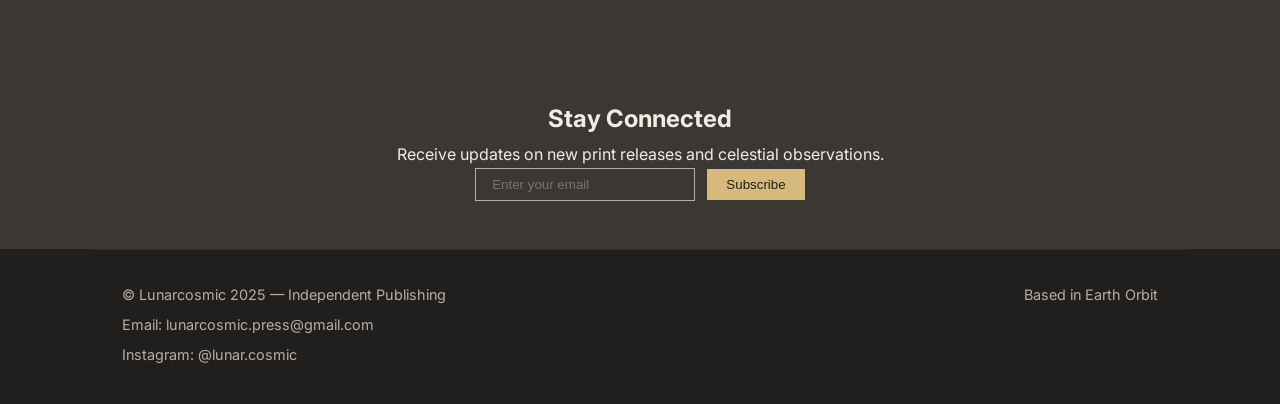
==== commit d05f635b: "Update index.html" ====
--- a/index.html
+++ b/index.html
@@ -155,6 +155,7 @@
         </div>
     </footer>
 <script src="js/music.js"></script>
+<script src="js/stars.js"></script>
 
 </body>
 
@@ -168,3 +169,4 @@
 
 
 
+
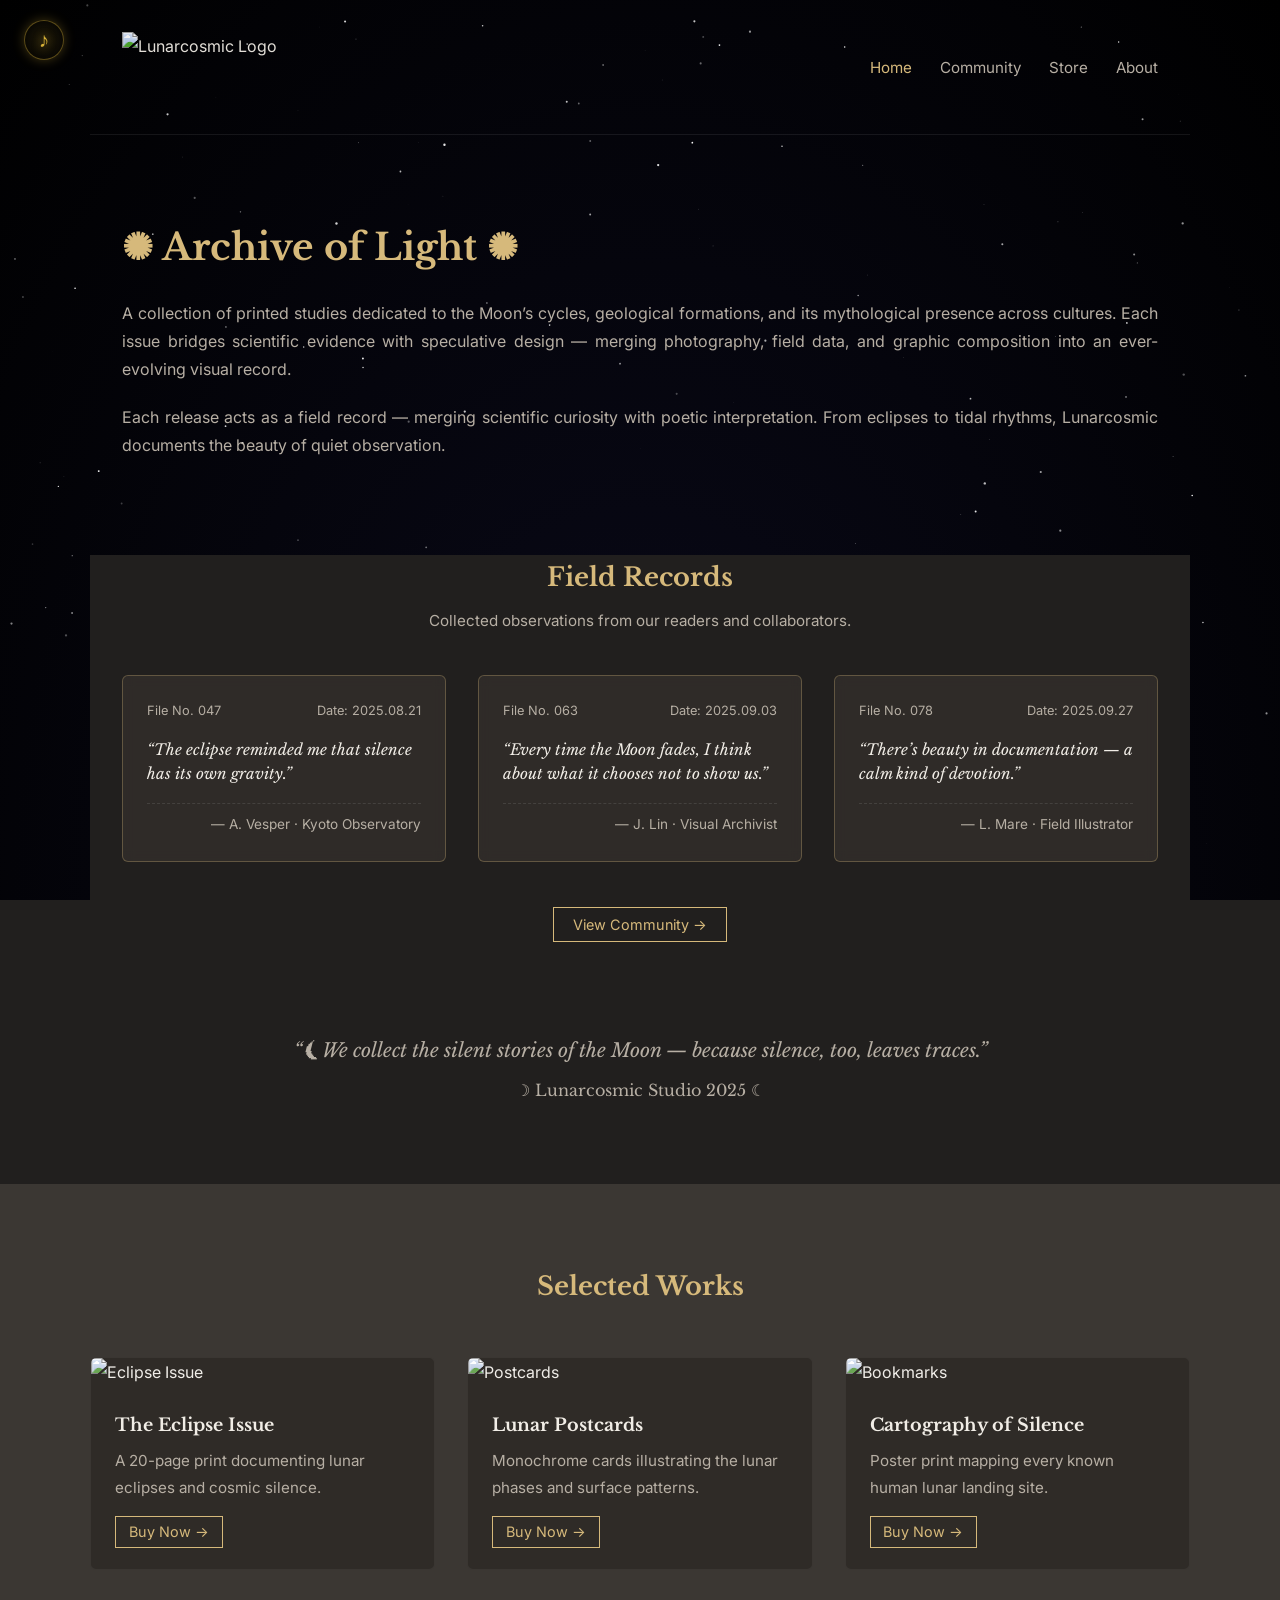
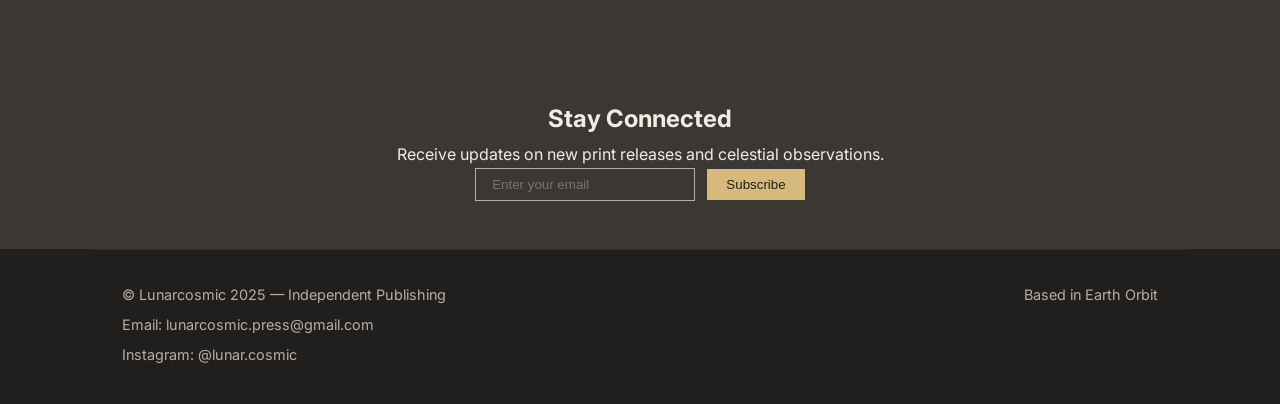
==== commit 2eaa5dea: "Update index.html" ====
--- a/index.html
+++ b/index.html
@@ -1,7 +1,5 @@
 <!DOCTYPE html>
 <html lang="en">
-    
-<canvas id="starfield"></canvas>
 
 <head>
     <meta charset="UTF-8">
@@ -11,6 +9,7 @@
 </head>
 
 <body>
+<canvas id="starfield"></canvas>
 
     <!-- HEADER -->
     <header class="header">
@@ -170,3 +169,4 @@
 
 
 
+
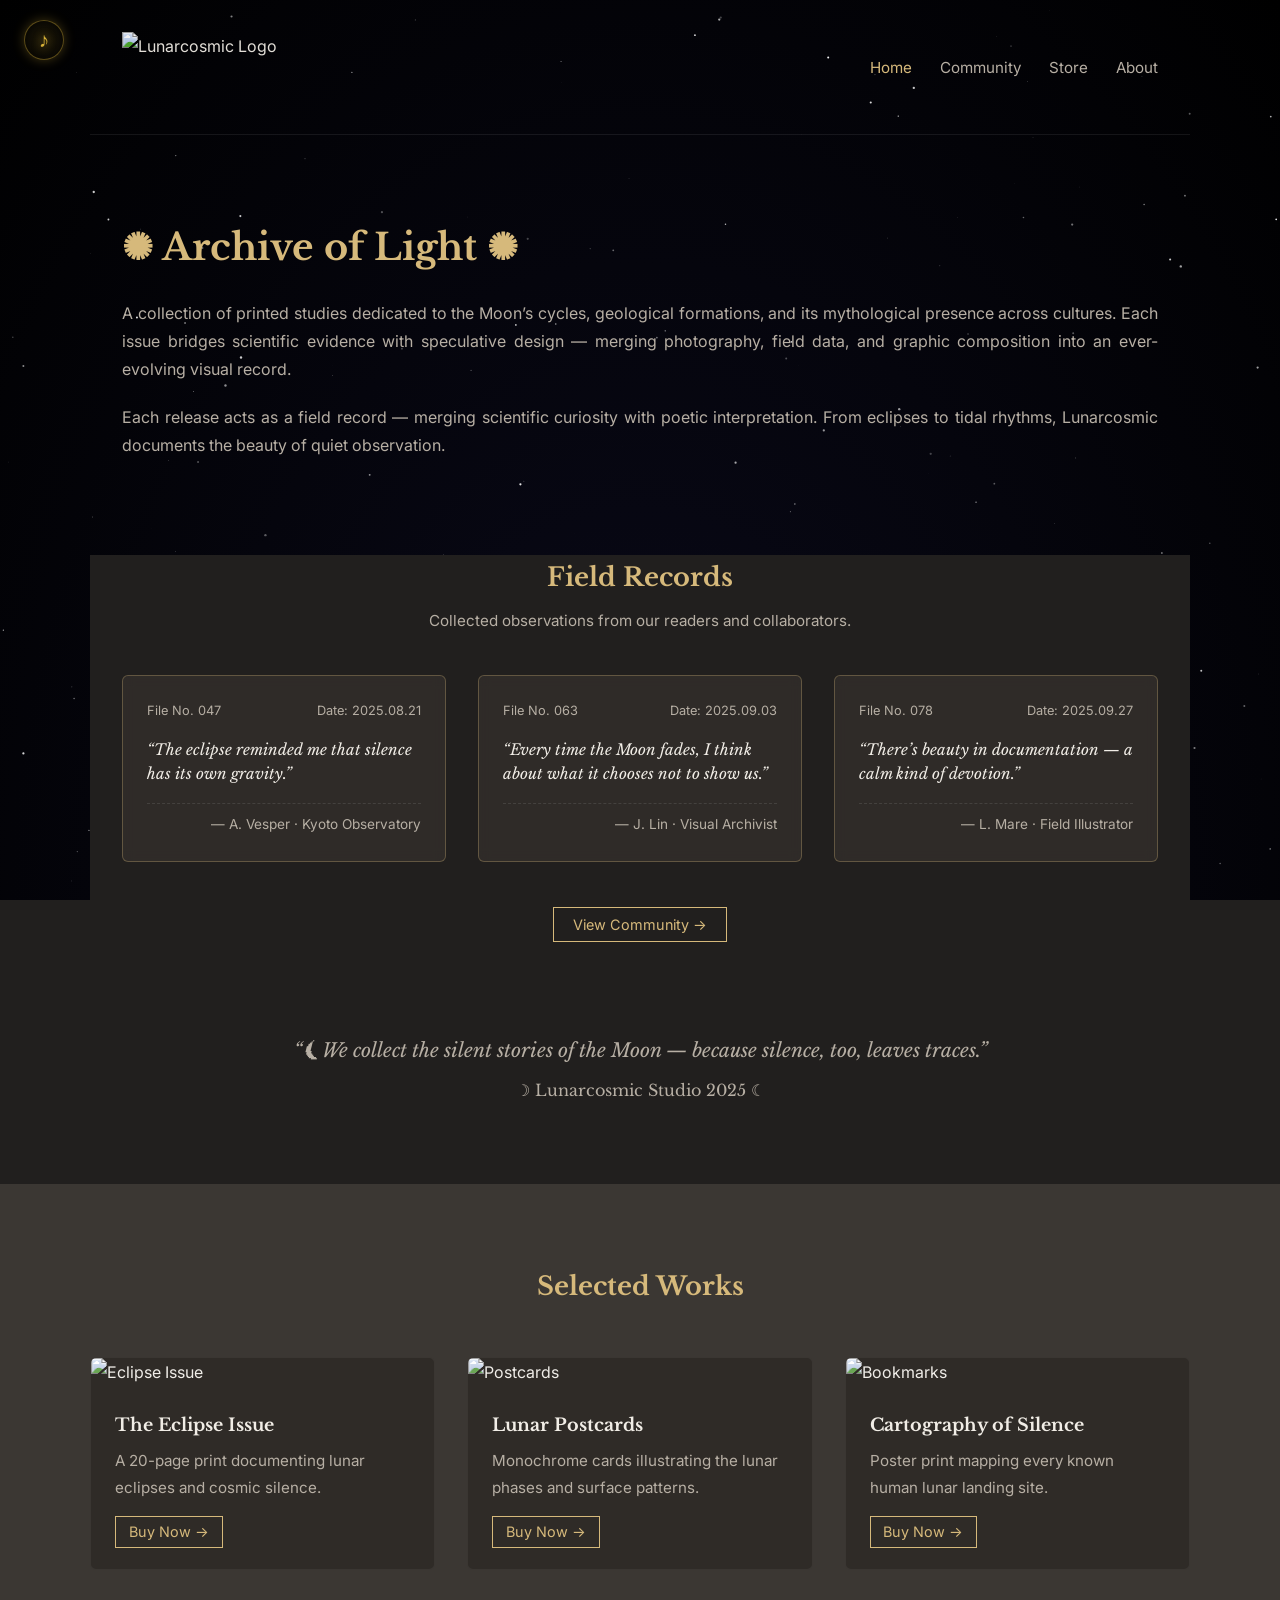
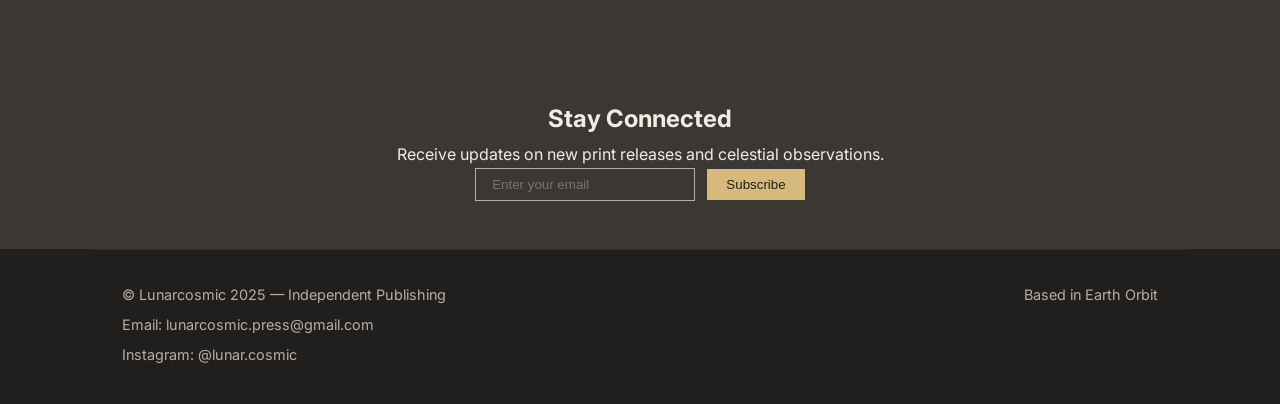
==== commit 46c3e745: "Update index.html" ====
--- a/index.html
+++ b/index.html
@@ -9,7 +9,7 @@
 </head>
 
 <body>
-<canvas id="starfield"></canvas>
+    <canvas id="starfield"></canvas>
 
     <!-- HEADER -->
     <header class="header">
@@ -170,3 +170,4 @@
 
 
 
+
